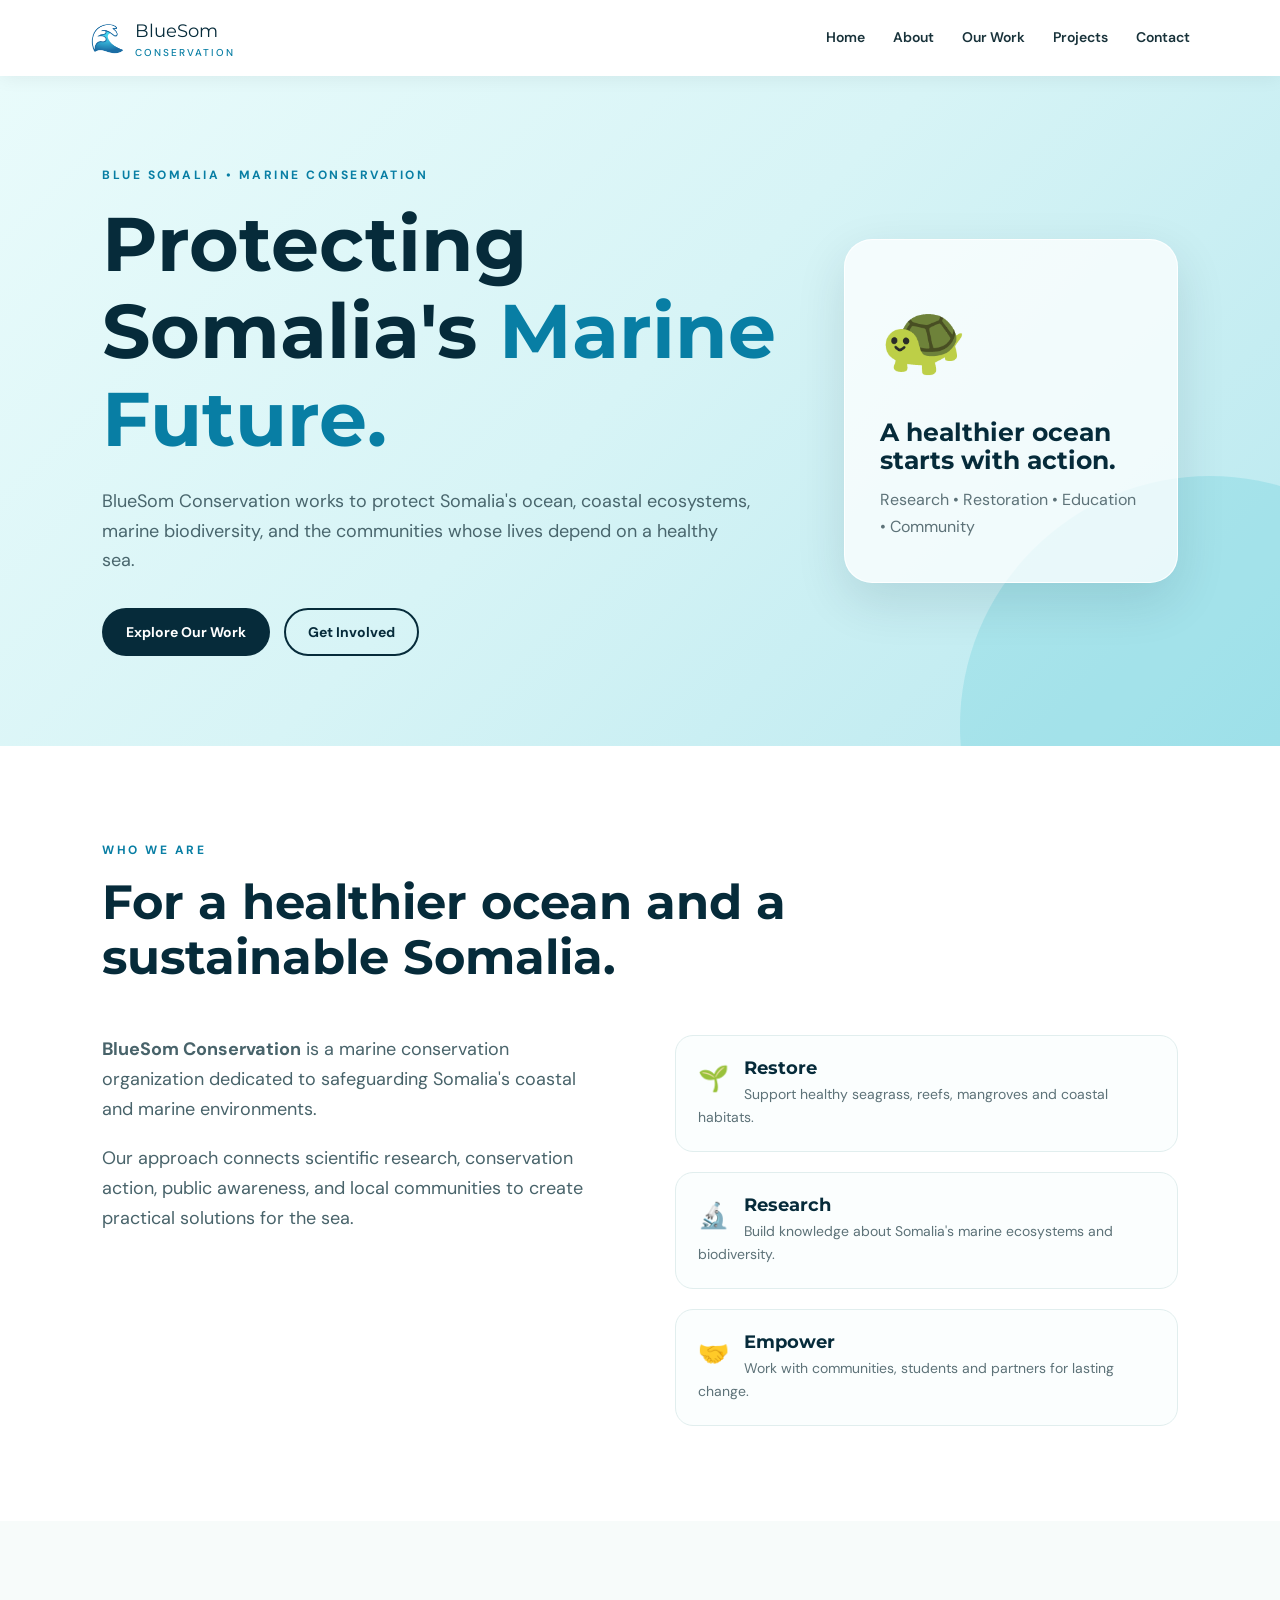
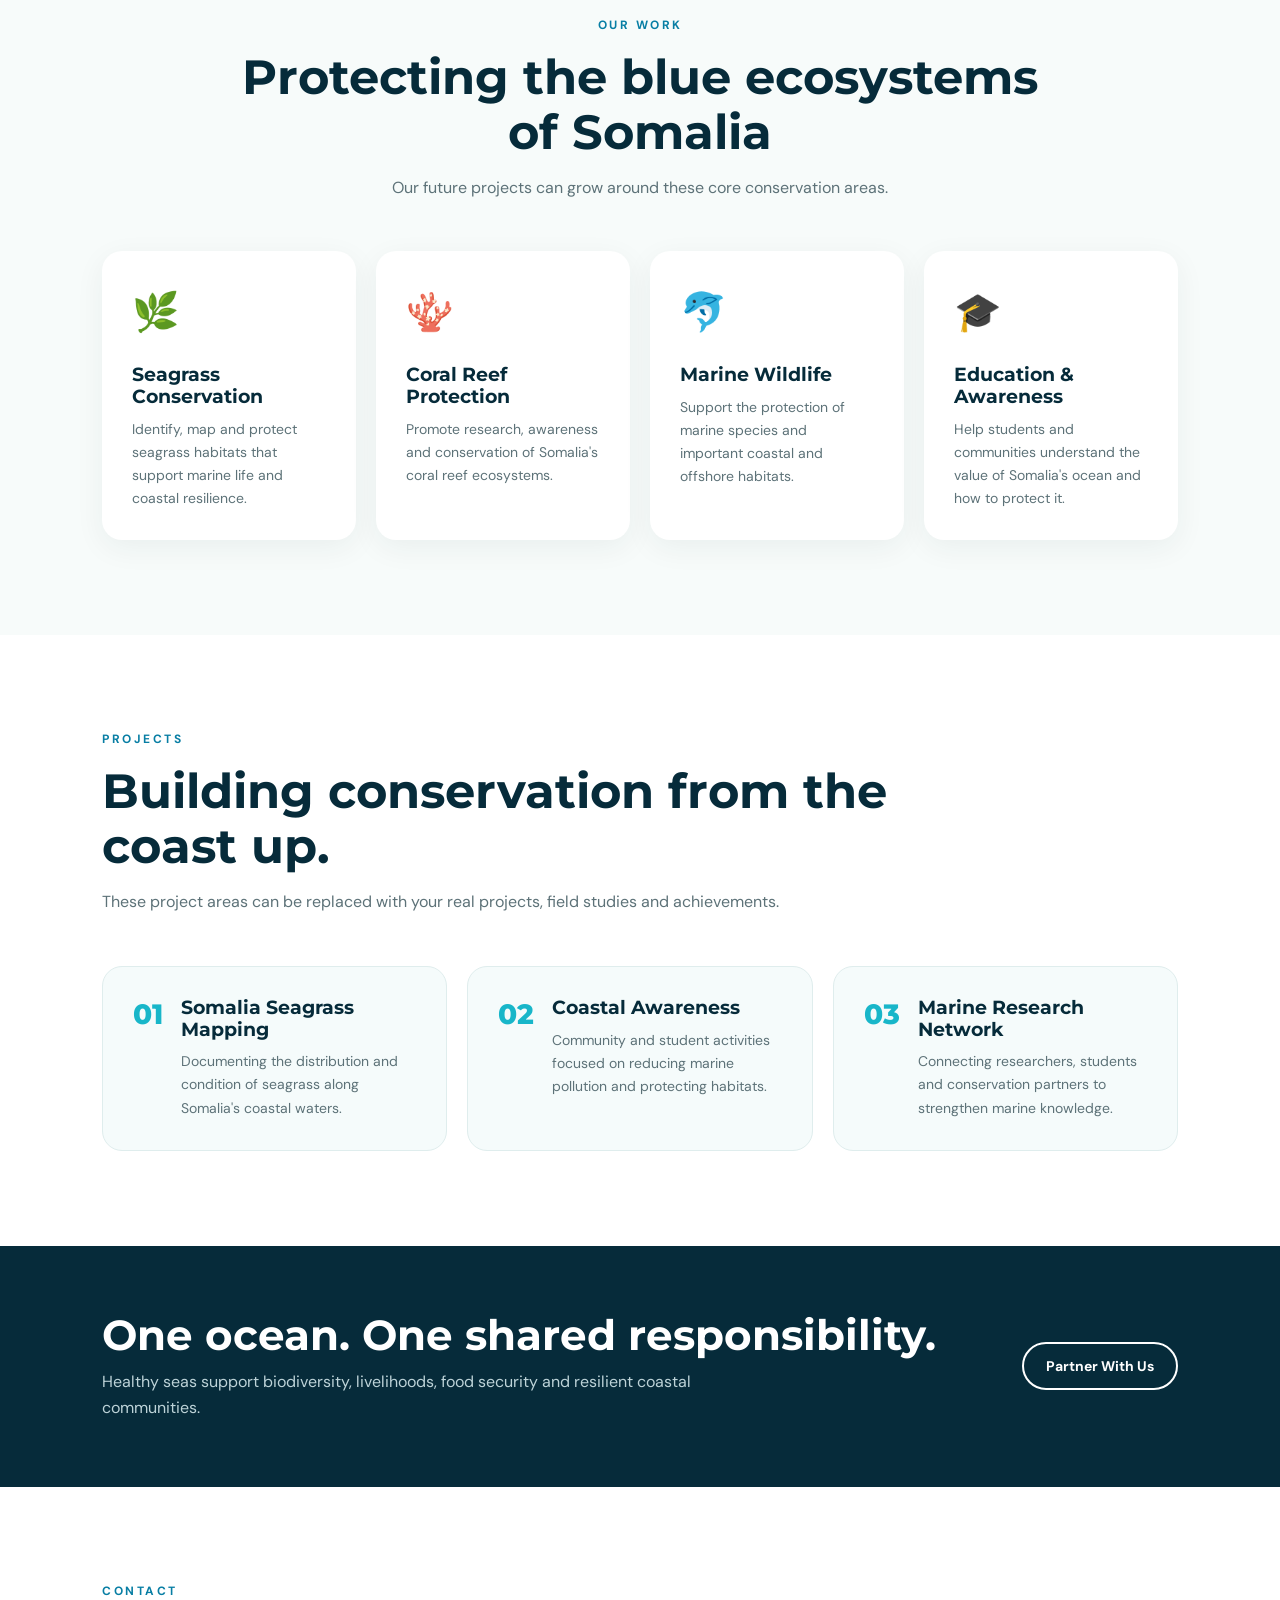
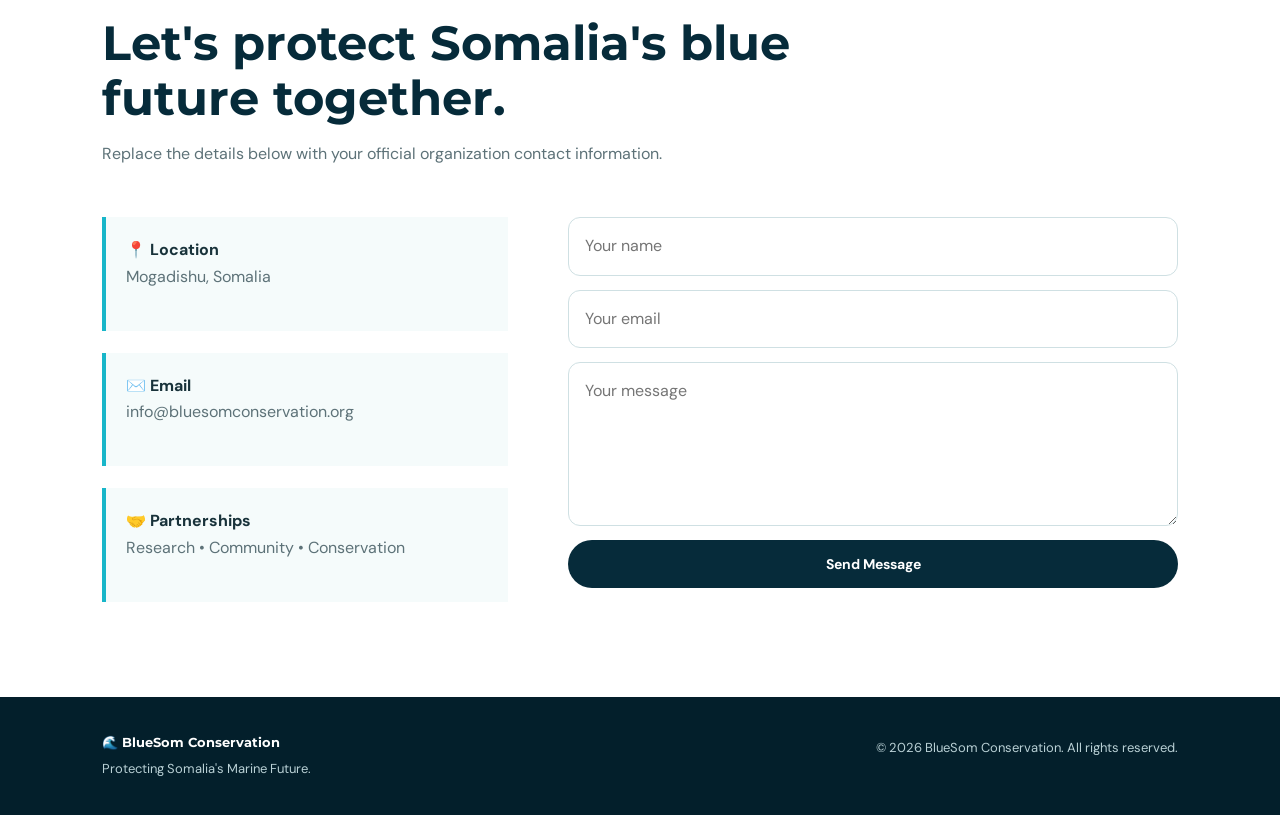
==== index.html @ d120cf84 "Add files via upload" ====
<!DOCTYPE html>
<html lang="en">
<head>
  <meta charset="UTF-8">
  <meta name="viewport" content="width=device-width, initial-scale=1.0">
  <title>BlueSom Conservation | Protecting Somalia's Marine Future</title>
  <meta name="description" content="BlueSom Conservation is dedicated to protecting Somalia's marine ecosystems, coastal communities, and ocean biodiversity.">
  <link rel="stylesheet" href="style.css">
</head>
<body>
  <header class="navbar">
    <a class="brand" href="#home">
      <span class="brand-mark">🌊</span>
      <span>BlueSom <small>Conservation</small></span>
    </a>
    <button class="menu-btn" aria-label="Open menu">☰</button>
    <nav id="nav">
      <a href="#home">Home</a>
      <a href="#about">About</a>
      <a href="#work">Our Work</a>
      <a href="#projects">Projects</a>
      <a href="#contact">Contact</a>
    </nav>
  </header>

  <main>
    <section id="home" class="hero">
      <div class="hero-content">
        <p class="eyebrow">BLUE SOMALIA • MARINE CONSERVATION</p>
        <h1>Protecting Somalia's <span>Marine Future.</span></h1>
        <p class="hero-text">
          BlueSom Conservation works to protect Somalia's ocean, coastal ecosystems,
          marine biodiversity, and the communities whose lives depend on a healthy sea.
        </p>
        <div class="buttons">
          <a class="btn primary" href="#work">Explore Our Work</a>
          <a class="btn secondary" href="#contact">Get Involved</a>
        </div>
      </div>
      <div class="hero-card">
        <div class="ocean-icon">🐢</div>
        <h3>A healthier ocean starts with action.</h3>
        <p>Research • Restoration • Education • Community</p>
      </div>
    </section>

    <section id="about" class="section">
      <div class="section-heading">
        <p class="eyebrow">WHO WE ARE</p>
        <h2>For a healthier ocean and a sustainable Somalia.</h2>
      </div>
      <div class="about-grid">
        <div>
          <p>
            <strong>BlueSom Conservation</strong> is a marine conservation organization
            dedicated to safeguarding Somalia's coastal and marine environments.
          </p>
          <p>
            Our approach connects scientific research, conservation action, public
            awareness, and local communities to create practical solutions for the sea.
          </p>
        </div>
        <div class="values">
          <div><span>🌱</span><h3>Restore</h3><p>Support healthy seagrass, reefs, mangroves and coastal habitats.</p></div>
          <div><span>🔬</span><h3>Research</h3><p>Build knowledge about Somalia's marine ecosystems and biodiversity.</p></div>
          <div><span>🤝</span><h3>Empower</h3><p>Work with communities, students and partners for lasting change.</p></div>
        </div>
      </div>
    </section>

    <section id="work" class="section light">
      <div class="section-heading center">
        <p class="eyebrow">OUR WORK</p>
        <h2>Protecting the blue ecosystems of Somalia</h2>
        <p>Our future projects can grow around these core conservation areas.</p>
      </div>
      <div class="cards">
        <article class="card">
          <div class="card-icon">🌿</div>
          <h3>Seagrass Conservation</h3>
          <p>Identify, map and protect seagrass habitats that support marine life and coastal resilience.</p>
        </article>
        <article class="card">
          <div class="card-icon">🪸</div>
          <h3>Coral Reef Protection</h3>
          <p>Promote research, awareness and conservation of Somalia's coral reef ecosystems.</p>
        </article>
        <article class="card">
          <div class="card-icon">🐬</div>
          <h3>Marine Wildlife</h3>
          <p>Support the protection of marine species and important coastal and offshore habitats.</p>
        </article>
        <article class="card">
          <div class="card-icon">🎓</div>
          <h3>Education & Awareness</h3>
          <p>Help students and communities understand the value of Somalia's ocean and how to protect it.</p>
        </article>
      </div>
    </section>

    <section id="projects" class="section projects">
      <div class="section-heading">
        <p class="eyebrow">PROJECTS</p>
        <h2>Building conservation from the coast up.</h2>
        <p>These project areas can be replaced with your real projects, field studies and achievements.</p>
      </div>
      <div class="project-grid">
        <article class="project">
          <div class="project-number">01</div>
          <div><h3>Somalia Seagrass Mapping</h3><p>Documenting the distribution and condition of seagrass along Somalia's coastal waters.</p></div>
        </article>
        <article class="project">
          <div class="project-number">02</div>
          <div><h3>Coastal Awareness</h3><p>Community and student activities focused on reducing marine pollution and protecting habitats.</p></div>
        </article>
        <article class="project">
          <div class="project-number">03</div>
          <div><h3>Marine Research Network</h3><p>Connecting researchers, students and conservation partners to strengthen marine knowledge.</p></div>
        </article>
      </div>
    </section>

    <section class="impact">
      <div><h2>One ocean. One shared responsibility.</h2><p>Healthy seas support biodiversity, livelihoods, food security and resilient coastal communities.</p></div>
      <a class="btn secondary" href="#contact">Partner With Us</a>
    </section>

    <section id="contact" class="section contact">
      <div class="section-heading">
        <p class="eyebrow">CONTACT</p>
        <h2>Let's protect Somalia's blue future together.</h2>
        <p>Replace the details below with your official organization contact information.</p>
      </div>
      <div class="contact-grid">
        <div class="contact-info">
          <div><strong>📍 Location</strong><p>Mogadishu, Somalia</p></div>
          <div><strong>✉️ Email</strong><p>info@bluesomconservation.org</p></div>
          <div><strong>🤝 Partnerships</strong><p>Research • Community • Conservation</p></div>
        </div>
        <form id="contactForm">
          <input type="text" placeholder="Your name" required>
          <input type="email" placeholder="Your email" required>
          <textarea rows="5" placeholder="Your message" required></textarea>
          <button class="btn primary" type="submit">Send Message</button>
          <p id="formMessage" class="form-message"></p>
        </form>
      </div>
    </section>
  </main>

  <footer>
    <div><strong>🌊 BlueSom Conservation</strong><p>Protecting Somalia's Marine Future.</p></div>
    <p>© <span id="year"></span> BlueSom Conservation. All rights reserved.</p>
  </footer>

  <script src="script.js"></script>
</body>
</html>
---- style.css ----
@import url('https://fonts.googleapis.com/css2?family=DM+Sans:wght@400;500;600;700&family=Montserrat:wght@700;800&display=swap');

:root{
  --navy:#062b3a;
  --blue:#087ea4;
  --cyan:#18b6c9;
  --aqua:#dff7f7;
  --cream:#f7fbfa;
  --text:#18323a;
  --muted:#5d7278;
  --white:#fff;
  --shadow:0 18px 50px rgba(6,43,58,.12);
}
*{box-sizing:border-box;margin:0;padding:0}
html{scroll-behavior:smooth}
body{font-family:"DM Sans",Arial,sans-serif;color:var(--text);line-height:1.65;background:var(--white)}
a{text-decoration:none;color:inherit}
.navbar{height:76px;display:flex;align-items:center;justify-content:space-between;padding:0 7%;position:sticky;top:0;z-index:10;background:rgba(255,255,255,.96);backdrop-filter:blur(12px);box-shadow:0 2px 18px rgba(0,0,0,.06)}
.brand{display:flex;align-items:center;gap:10px;font-family:Montserrat;font-size:18px;color:var(--navy)}
.brand small{display:block;font:500 10px "DM Sans";letter-spacing:2px;text-transform:uppercase;color:var(--blue)}
.brand-mark{font-size:28px}
nav{display:flex;gap:28px;font-weight:600;font-size:14px}
nav a:hover{color:var(--blue)}
.menu-btn{display:none;border:0;background:none;font-size:25px}
.hero{min-height:650px;padding:90px 8%;display:grid;grid-template-columns:1.35fr .65fr;align-items:center;gap:50px;background:linear-gradient(135deg,#e9fbfb 0%,#d7f4f6 48%,#b8e8ef 100%);position:relative;overflow:hidden}
.hero:after{content:"";position:absolute;width:500px;height:500px;border-radius:50%;right:-180px;bottom:-230px;background:rgba(24,182,201,.16)}
.eyebrow{color:var(--blue);font-weight:700;font-size:12px;letter-spacing:2.5px;margin-bottom:14px}
h1,h2,h3{font-family:Montserrat,Arial,sans-serif;line-height:1.15;color:var(--navy)}
h1{font-size:clamp(42px,6vw,76px);max-width:800px}
h1 span{color:var(--blue)}
.hero-text{max-width:650px;font-size:18px;color:#49666d;margin:25px 0 32px}
.buttons{display:flex;gap:14px;flex-wrap:wrap}
.btn{display:inline-block;border-radius:999px;padding:13px 22px;font-weight:700;border:2px solid transparent;cursor:pointer;font:700 14px "DM Sans"}
.primary{background:var(--navy);color:#fff}
.primary:hover{background:var(--blue)}
.secondary{border-color:var(--navy);color:var(--navy)}
.secondary:hover{background:var(--navy);color:#fff}
.hero-card{background:rgba(255,255,255,.75);padding:42px 35px;border:1px solid rgba(255,255,255,.9);border-radius:28px;box-shadow:var(--shadow);z-index:1}
.ocean-icon{font-size:70px;margin-bottom:20px}
.hero-card h3{font-size:25px;margin-bottom:12px}
.hero-card p{color:var(--muted)}
.section{padding:95px 8%}
.section-heading{max-width:800px;margin-bottom:50px}
.section-heading h2{font-size:clamp(32px,4vw,48px);margin-bottom:15px}
.section-heading p:not(.eyebrow){color:var(--muted)}
.center{text-align:center;margin-left:auto;margin-right:auto}
.about-grid{display:grid;grid-template-columns:1fr 1fr;gap:70px;align-items:start}
.about-grid>div:first-child p{font-size:18px;margin-bottom:20px;color:#48636a}
.values{display:grid;gap:20px}
.values>div{padding:22px;border:1px solid #e1eeee;border-radius:18px;background:#fbfefe}
.values span{font-size:25px;float:left;margin-right:15px}
.values h3{font-size:18px;margin-bottom:4px}
.values p{color:var(--muted);font-size:14px}
.light{background:var(--cream)}
.cards{display:grid;grid-template-columns:repeat(4,1fr);gap:20px}
.card{background:#fff;border-radius:20px;padding:30px;box-shadow:0 8px 30px rgba(6,43,58,.06);transition:.2s}
.card:hover{transform:translateY(-5px);box-shadow:var(--shadow)}
.card-icon{font-size:38px;margin-bottom:20px}
.card h3{font-size:19px;margin-bottom:10px}
.card p,.project p{font-size:14px;color:var(--muted)}
.project-grid{display:grid;grid-template-columns:repeat(3,1fr);gap:20px}
.project{display:flex;gap:18px;padding:30px;border-radius:20px;background:#f5fbfb;border:1px solid #dfeded}
.project-number{font:800 28px Montserrat;color:var(--cyan)}
.project h3{font-size:19px;margin-bottom:10px}
.impact{padding:65px 8%;background:var(--navy);color:#fff;display:flex;align-items:center;justify-content:space-between;gap:30px}
.impact h2{color:#fff;font-size:clamp(28px,4vw,42px);margin-bottom:10px}
.impact p{color:#bdd3d8;max-width:650px}
.impact .secondary{border-color:#fff;color:#fff;white-space:nowrap}
.impact .secondary:hover{background:#fff;color:var(--navy)}
.contact-grid{display:grid;grid-template-columns:.8fr 1.2fr;gap:60px}
.contact-info{display:grid;gap:22px}
.contact-info div{padding:20px;border-left:4px solid var(--cyan);background:#f5fbfb}
.contact-info p{color:var(--muted)}
form{display:grid;gap:14px}
input,textarea{width:100%;padding:15px 16px;border:1px solid #cfe0e3;border-radius:12px;font:inherit;outline:none}
input:focus,textarea:focus{border-color:var(--blue)}
.form-message{font-size:13px;color:var(--blue)}
footer{background:#031f2b;color:#b9d0d5;padding:35px 8%;display:flex;justify-content:space-between;gap:20px;flex-wrap:wrap;font-size:13px}
footer strong{color:#fff;font-family:Montserrat}
footer p{margin-top:5px}
@media(max-width:900px){
  .cards{grid-template-columns:repeat(2,1fr)}
  .hero{grid-template-columns:1fr;padding-top:70px}
  .about-grid,.contact-grid{grid-template-columns:1fr;gap:35px}
  .project-grid{grid-template-columns:1fr}
}
@media(max-width:680px){
  .navbar{padding:0 5%}
  .menu-btn{display:block}
  nav{display:none;position:absolute;top:76px;left:0;right:0;background:#fff;padding:20px 7%;flex-direction:column;box-shadow:0 10px 20px rgba(0,0,0,.07)}
  nav.open{display:flex}
  .section{padding:70px 6%}
  .hero{padding:70px 6%;min-height:600px}
  .cards{grid-template-columns:1fr}
  .impact{padding:55px 6%;flex-direction:column;align-items:flex-start}
  h1{font-size:43px}
}
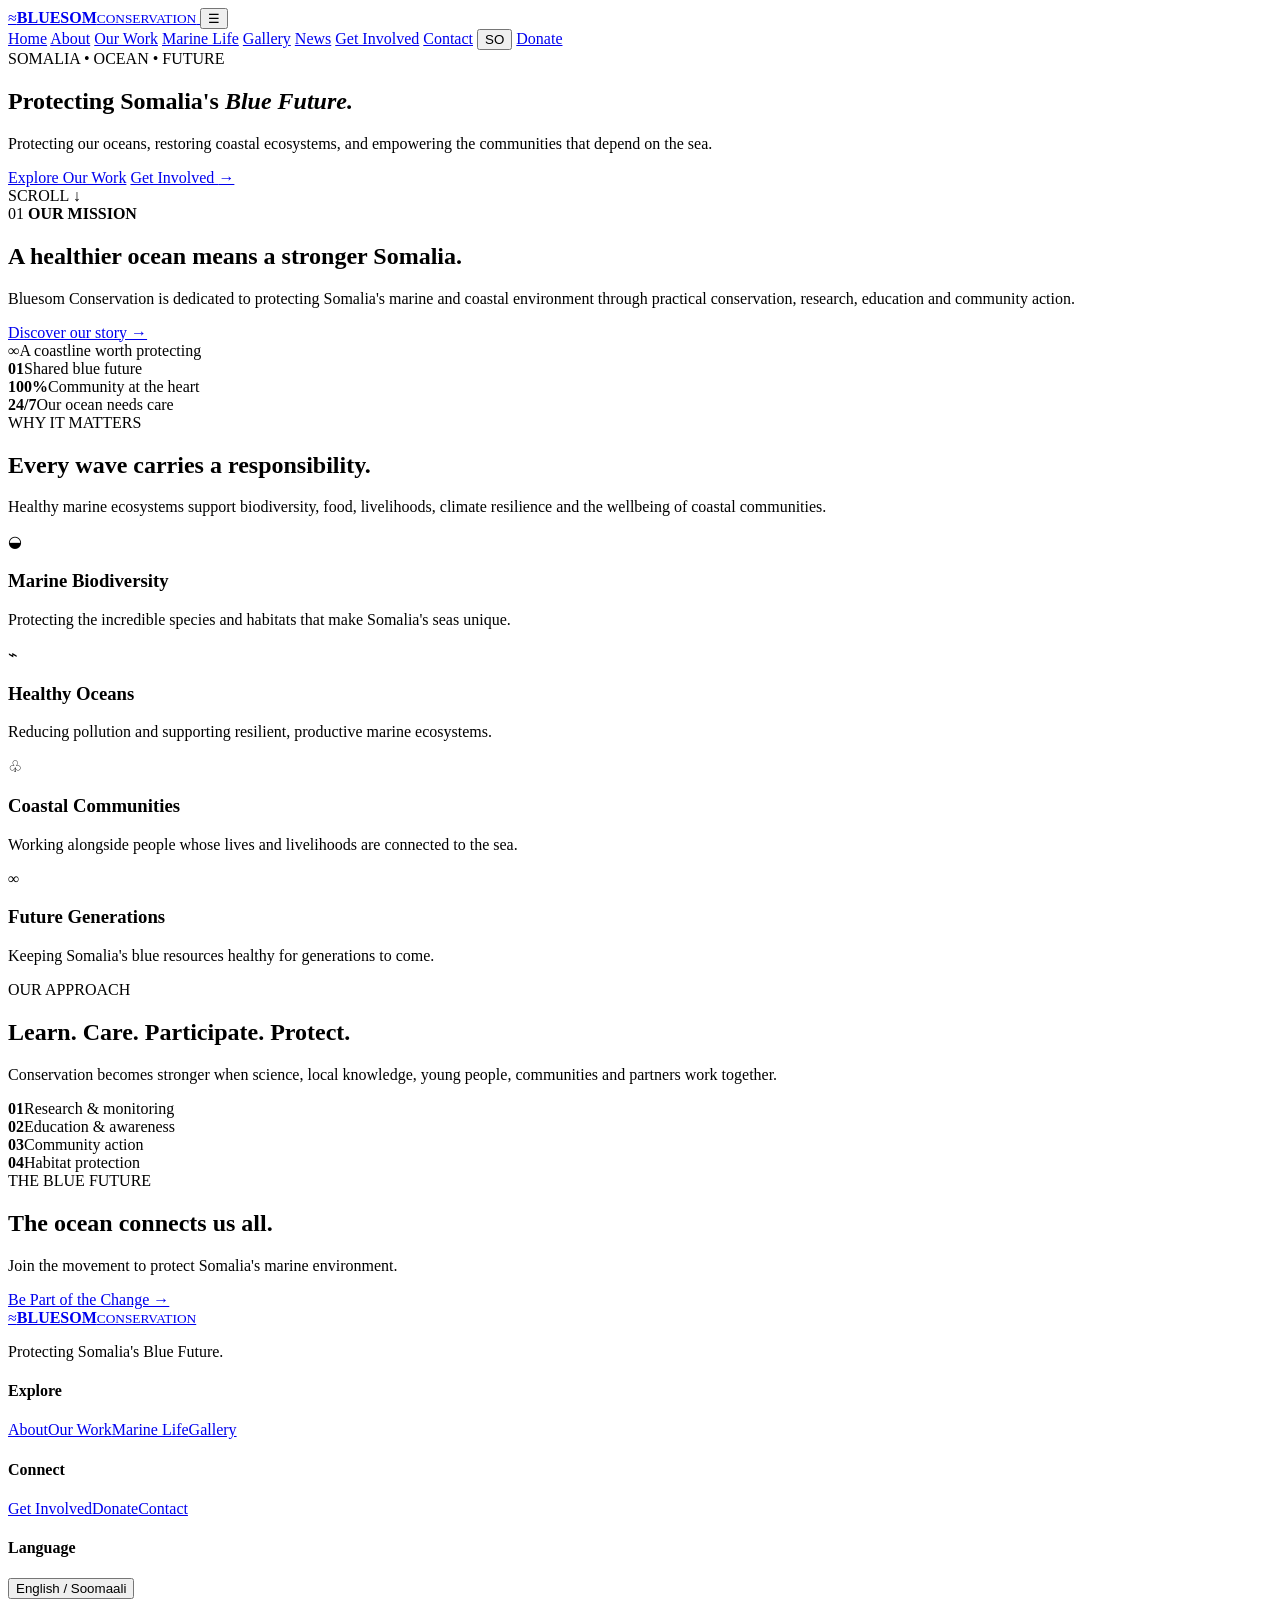
==== commit 9d48c8b3: "Add files via upload" ====
--- a/index.html
+++ b/index.html
@@ -1,158 +1,118 @@
 <!DOCTYPE html>
 <html lang="en">
 <head>
-  <meta charset="UTF-8">
-  <meta name="viewport" content="width=device-width, initial-scale=1.0">
-  <title>BlueSom Conservation | Protecting Somalia's Marine Future</title>
-  <meta name="description" content="BlueSom Conservation is dedicated to protecting Somalia's marine ecosystems, coastal communities, and ocean biodiversity.">
-  <link rel="stylesheet" href="style.css">
+<meta charset="UTF-8">
+<meta name="viewport" content="width=device-width, initial-scale=1.0">
+<title>Bluesom Conservation | Protecting Somalia's Blue Future</title>
+<meta name="description" content="Bluesom Conservation protects Somalia's oceans, coastal ecosystems, marine biodiversity and coastal communities through conservation, research, education and community engagement.">
+<meta name="theme-color" content="#063b52">
+<meta property="og:title" content="Bluesom Conservation">
+<meta property="og:description" content="Protecting Somalia's Blue Future.">
+<meta property="og:type" content="website">
+<link rel="stylesheet" href="css/style.css">
 </head>
 <body>
-  <header class="navbar">
-    <a class="brand" href="#home">
-      <span class="brand-mark">🌊</span>
-      <span>BlueSom <small>Conservation</small></span>
-    </a>
-    <button class="menu-btn" aria-label="Open menu">☰</button>
-    <nav id="nav">
-      <a href="#home">Home</a>
-      <a href="#about">About</a>
-      <a href="#work">Our Work</a>
-      <a href="#projects">Projects</a>
-      <a href="#contact">Contact</a>
-    </nav>
-  </header>
+<header class="site-header">
+  <a class="brand" href="index.html" aria-label="Bluesom Conservation home">
+    <span class="brand-mark">≈</span><span><b>BLUESOM</b><small>CONSERVATION</small></span>
+  </a>
+  <button class="menu-toggle" aria-label="Open menu">☰</button>
+  <nav class="nav">
+    <a class="active" href="index.html" data-i18n="nav_home">Home</a>
+    <a href="about.html" data-i18n="nav_about">About</a>
+    <a href="projects.html" data-i18n="nav_work">Our Work</a>
+    <a href="marine-life.html" data-i18n="nav_marine">Marine Life</a>
+    <a href="gallery.html" data-i18n="nav_gallery">Gallery</a>
+    <a href="news.html" data-i18n="nav_news">News</a>
+    <a href="get-involved.html" data-i18n="nav_involved">Get Involved</a>
+    <a href="contact.html" data-i18n="nav_contact">Contact</a>
+    <button class="lang" id="langBtn">SO</button>
+    <a class="nav-donate" href="donate.html" data-i18n="nav_donate">Donate</a>
+  </nav>
+</header>
 
-  <main>
-    <section id="home" class="hero">
-      <div class="hero-content">
-        <p class="eyebrow">BLUE SOMALIA • MARINE CONSERVATION</p>
-        <h1>Protecting Somalia's <span>Marine Future.</span></h1>
-        <p class="hero-text">
-          BlueSom Conservation works to protect Somalia's ocean, coastal ecosystems,
-          marine biodiversity, and the communities whose lives depend on a healthy sea.
-        </p>
-        <div class="buttons">
-          <a class="btn primary" href="#work">Explore Our Work</a>
-          <a class="btn secondary" href="#contact">Get Involved</a>
-        </div>
-      </div>
-      <div class="hero-card">
-        <div class="ocean-icon">🐢</div>
-        <h3>A healthier ocean starts with action.</h3>
-        <p>Research • Restoration • Education • Community</p>
-      </div>
-    </section>
+<main>
+<section class="hero">
+  <div class="hero-bg"></div>
+  <div class="hero-content reveal">
+    <span class="eyebrow" data-i18n="hero_eyebrow">SOMALIA • OCEAN • FUTURE</span>
+    <h1 data-i18n="hero_title">Protecting Somalia's <em>Blue Future.</em></h1>
+    <p data-i18n="hero_text">Protecting our oceans, restoring coastal ecosystems, and empowering the communities that depend on the sea.</p>
+    <div class="hero-actions">
+      <a class="btn btn-primary" href="projects.html" data-i18n="hero_btn1">Explore Our Work</a>
+      <a class="btn btn-ghost" href="get-involved.html" data-i18n="hero_btn2">Get Involved <span>→</span></a>
+    </div>
+  </div>
+  <div class="scroll-cue">SCROLL <span>↓</span></div>
+</section>
 
-    <section id="about" class="section">
-      <div class="section-heading">
-        <p class="eyebrow">WHO WE ARE</p>
-        <h2>For a healthier ocean and a sustainable Somalia.</h2>
-      </div>
-      <div class="about-grid">
-        <div>
-          <p>
-            <strong>BlueSom Conservation</strong> is a marine conservation organization
-            dedicated to safeguarding Somalia's coastal and marine environments.
-          </p>
-          <p>
-            Our approach connects scientific research, conservation action, public
-            awareness, and local communities to create practical solutions for the sea.
-          </p>
-        </div>
-        <div class="values">
-          <div><span>🌱</span><h3>Restore</h3><p>Support healthy seagrass, reefs, mangroves and coastal habitats.</p></div>
-          <div><span>🔬</span><h3>Research</h3><p>Build knowledge about Somalia's marine ecosystems and biodiversity.</p></div>
-          <div><span>🤝</span><h3>Empower</h3><p>Work with communities, students and partners for lasting change.</p></div>
-        </div>
-      </div>
-    </section>
+<section class="intro section">
+  <div class="container intro-grid">
+    <div class="section-label reveal"><span>01</span> <b data-i18n="intro_label">OUR MISSION</b></div>
+    <div class="reveal">
+      <h2 data-i18n="intro_title">A healthier ocean means a stronger Somalia.</h2>
+      <p class="lead" data-i18n="intro_text">Bluesom Conservation is dedicated to protecting Somalia's marine and coastal environment through practical conservation, research, education and community action.</p>
+      <a class="text-link" href="about.html" data-i18n="learn_more">Discover our story →</a>
+    </div>
+  </div>
+</section>
 
-    <section id="work" class="section light">
-      <div class="section-heading center">
-        <p class="eyebrow">OUR WORK</p>
-        <h2>Protecting the blue ecosystems of Somalia</h2>
-        <p>Our future projects can grow around these core conservation areas.</p>
-      </div>
-      <div class="cards">
-        <article class="card">
-          <div class="card-icon">🌿</div>
-          <h3>Seagrass Conservation</h3>
-          <p>Identify, map and protect seagrass habitats that support marine life and coastal resilience.</p>
-        </article>
-        <article class="card">
-          <div class="card-icon">🪸</div>
-          <h3>Coral Reef Protection</h3>
-          <p>Promote research, awareness and conservation of Somalia's coral reef ecosystems.</p>
-        </article>
-        <article class="card">
-          <div class="card-icon">🐬</div>
-          <h3>Marine Wildlife</h3>
-          <p>Support the protection of marine species and important coastal and offshore habitats.</p>
-        </article>
-        <article class="card">
-          <div class="card-icon">🎓</div>
-          <h3>Education & Awareness</h3>
-          <p>Help students and communities understand the value of Somalia's ocean and how to protect it.</p>
-        </article>
-      </div>
-    </section>
+<section class="impact section-sm">
+  <div class="container stats">
+    <div><strong>∞</strong><span data-i18n="stat1">A coastline worth protecting</span></div>
+    <div><strong>01</strong><span data-i18n="stat2">Shared blue future</span></div>
+    <div><strong>100%</strong><span data-i18n="stat3">Community at the heart</span></div>
+    <div><strong>24/7</strong><span data-i18n="stat4">Our ocean needs care</span></div>
+  </div>
+</section>
 
-    <section id="projects" class="section projects">
-      <div class="section-heading">
-        <p class="eyebrow">PROJECTS</p>
-        <h2>Building conservation from the coast up.</h2>
-        <p>These project areas can be replaced with your real projects, field studies and achievements.</p>
-      </div>
-      <div class="project-grid">
-        <article class="project">
-          <div class="project-number">01</div>
-          <div><h3>Somalia Seagrass Mapping</h3><p>Documenting the distribution and condition of seagrass along Somalia's coastal waters.</p></div>
-        </article>
-        <article class="project">
-          <div class="project-number">02</div>
-          <div><h3>Coastal Awareness</h3><p>Community and student activities focused on reducing marine pollution and protecting habitats.</p></div>
-        </article>
-        <article class="project">
-          <div class="project-number">03</div>
-          <div><h3>Marine Research Network</h3><p>Connecting researchers, students and conservation partners to strengthen marine knowledge.</p></div>
-        </article>
-      </div>
-    </section>
+<section class="section">
+  <div class="container">
+    <div class="section-head reveal">
+      <div><span class="eyebrow">WHY IT MATTERS</span><h2 data-i18n="why_title">Every wave carries a responsibility.</h2></div>
+      <p data-i18n="why_text">Healthy marine ecosystems support biodiversity, food, livelihoods, climate resilience and the wellbeing of coastal communities.</p>
+    </div>
+    <div class="feature-grid">
+      <article class="feature-card reveal"><div class="icon">◒</div><h3 data-i18n="why1">Marine Biodiversity</h3><p data-i18n="why1t">Protecting the incredible species and habitats that make Somalia's seas unique.</p></article>
+      <article class="feature-card reveal"><div class="icon">⌁</div><h3 data-i18n="why2">Healthy Oceans</h3><p data-i18n="why2t">Reducing pollution and supporting resilient, productive marine ecosystems.</p></article>
+      <article class="feature-card reveal"><div class="icon">♧</div><h3 data-i18n="why3">Coastal Communities</h3><p data-i18n="why3t">Working alongside people whose lives and livelihoods are connected to the sea.</p></article>
+      <article class="feature-card reveal"><div class="icon">∞</div><h3 data-i18n="why4">Future Generations</h3><p data-i18n="why4t">Keeping Somalia's blue resources healthy for generations to come.</p></article>
+    </div>
+  </div>
+</section>
 
-    <section class="impact">
-      <div><h2>One ocean. One shared responsibility.</h2><p>Healthy seas support biodiversity, livelihoods, food security and resilient coastal communities.</p></div>
-      <a class="btn secondary" href="#contact">Partner With Us</a>
-    </section>
+<section class="split-image section">
+  <div class="image-panel ocean-photo"></div>
+  <div class="split-content">
+    <span class="eyebrow">OUR APPROACH</span>
+    <h2 data-i18n="approach_title">Learn. Care. Participate. Protect.</h2>
+    <p data-i18n="approach_text">Conservation becomes stronger when science, local knowledge, young people, communities and partners work together.</p>
+    <div class="mini-list">
+      <div><b>01</b><span data-i18n="approach1">Research & monitoring</span></div>
+      <div><b>02</b><span data-i18n="approach2">Education & awareness</span></div>
+      <div><b>03</b><span data-i18n="approach3">Community action</span></div>
+      <div><b>04</b><span data-i18n="approach4">Habitat protection</span></div>
+    </div>
+  </div>
+</section>
 
-    <section id="contact" class="section contact">
-      <div class="section-heading">
-        <p class="eyebrow">CONTACT</p>
-        <h2>Let's protect Somalia's blue future together.</h2>
-        <p>Replace the details below with your official organization contact information.</p>
-      </div>
-      <div class="contact-grid">
-        <div class="contact-info">
-          <div><strong>📍 Location</strong><p>Mogadishu, Somalia</p></div>
-          <div><strong>✉️ Email</strong><p>info@bluesomconservation.org</p></div>
-          <div><strong>🤝 Partnerships</strong><p>Research • Community • Conservation</p></div>
-        </div>
-        <form id="contactForm">
-          <input type="text" placeholder="Your name" required>
-          <input type="email" placeholder="Your email" required>
-          <textarea rows="5" placeholder="Your message" required></textarea>
-          <button class="btn primary" type="submit">Send Message</button>
-          <p id="formMessage" class="form-message"></p>
-        </form>
-      </div>
-    </section>
-  </main>
-
-  <footer>
-    <div><strong>🌊 BlueSom Conservation</strong><p>Protecting Somalia's Marine Future.</p></div>
-    <p>© <span id="year"></span> BlueSom Conservation. All rights reserved.</p>
-  </footer>
-
-  <script src="script.js"></script>
-</body>
-</html>
+<section class="cta section">
+  <div class="container cta-box reveal">
+    <span class="eyebrow">THE BLUE FUTURE</span>
+    <h2 data-i18n="cta_title">The ocean connects us all.</h2>
+    <p data-i18n="cta_text">Join the movement to protect Somalia's marine environment.</p>
+    <a class="btn btn-light" href="get-involved.html" data-i18n="cta_btn">Be Part of the Change →</a>
+  </div>
+</section>
+</main>
+<footer class="footer">
+  <div class="container footer-grid">
+    <div><a class="brand light" href="index.html"><span class="brand-mark">≈</span><span><b>BLUESOM</b><small>CONSERVATION</small></span></a><p data-i18n="footer_text">Protecting Somalia's Blue Future.</p></div>
+    <div><h4 data-i18n="footer_explore">Explore</h4><a href="about.html">About</a><a href="projects.html">Our Work</a><a href="marine-life.html">Marine Life</a><a href="gallery.html">Gallery</a></div>
+    <div><h4 data-i18n="footer_connect">Connect</h4><a href="get-involved.html">Get Involved</a><a href="donate.html">Donate</a><a href="contact.html">Contact</a></div>
+    <div><h4>Language</h4><button class="footer-lang" id="footerLang">English / Soomaali</button></div>
+  </div>
+  <div class="container footer-bottom"><span>© Bluesom Conservation</span><span><a href="privacy.html">Privacy</a> · <a href="terms.html">Terms</a></span></div>
+</footer>
+<script src="js/language.js"></script><script src="js/main.js"></script>
+</body></html>
